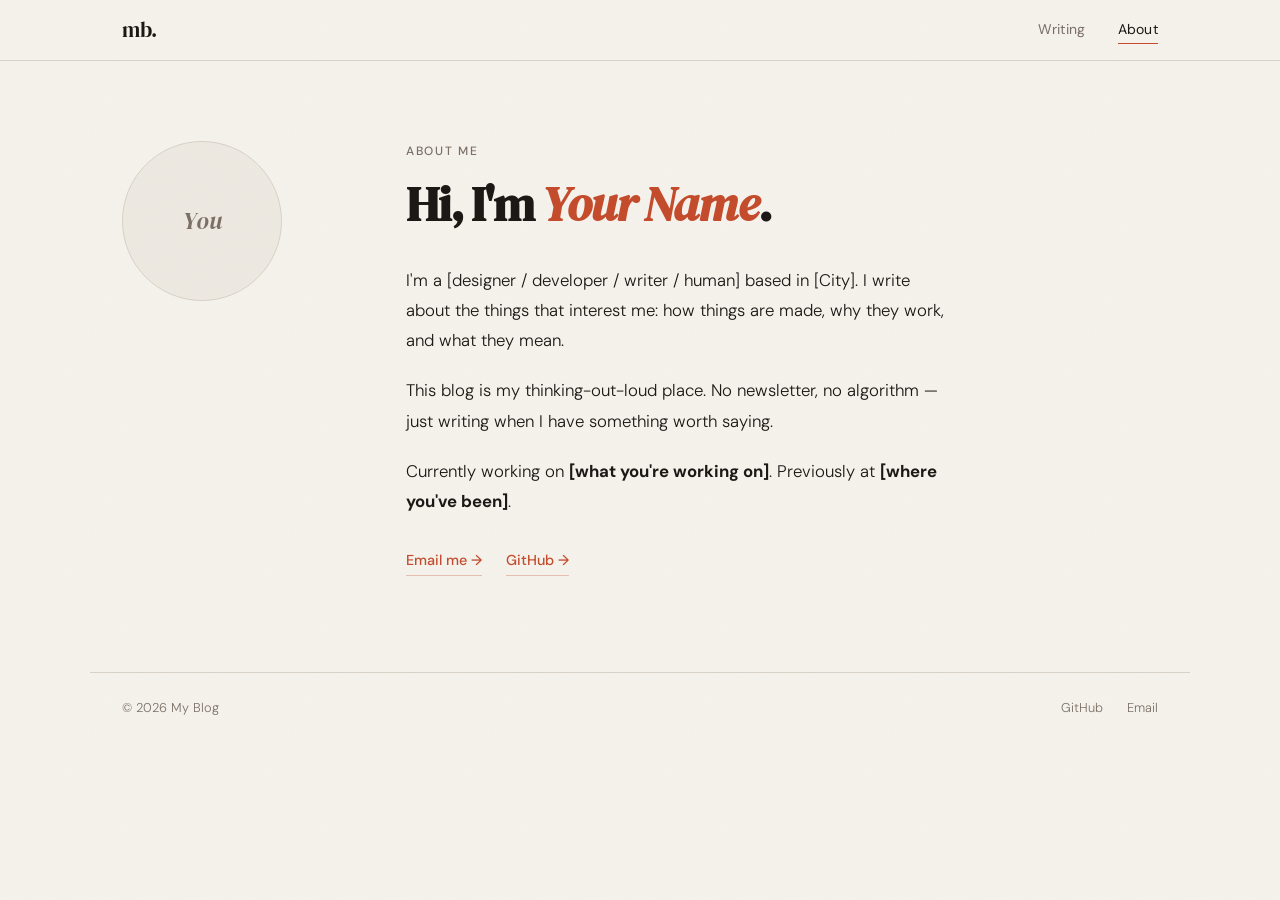
==== about.html @ 415ca3d0 "Template Commit" ====
<!DOCTYPE html>
<html lang="en">
<head>
  <meta charset="UTF-8" />
  <meta name="viewport" content="width=device-width, initial-scale=1.0" />
  <title>About — The Blog</title>
  <link rel="preconnect" href="https://fonts.googleapis.com" />
  <link rel="preconnect" href="https://fonts.gstatic.com" crossorigin />
  <link href="https://fonts.googleapis.com/css2?family=DM+Serif+Display:ital@0;1&family=DM+Sans:ital,opsz,wght@0,9..40,300;0,9..40,400;0,9..40,500;1,9..40,300&display=swap" rel="stylesheet" />
  <link rel="stylesheet" href="assets/css/style.css" />
</head>
<body>

  <div class="noise"></div>

  <header class="site-header">
    <nav class="nav">
      <a href="index.html" class="nav-logo">mb.</a>
      <div class="nav-links">
        <a href="index.html">Writing</a>
        <a href="about.html" class="active">About</a>
      </div>
    </nav>
  </header>

  <main>
    <section class="about-section">
      <div class="about-grid">
        <div class="about-left">
          <div class="about-avatar">
            <div class="avatar-placeholder">
              <span>You</span>
            </div>
          </div>
        </div>
        <div class="about-right">
          <p class="about-label">About me</p>
          <h1 class="about-title">Hi, I'm <em>Your Name</em>.</h1>
          <div class="about-body">
            <p>I'm a [designer / developer / writer / human] based in [City]. I write about the things that interest me: how things are made, why they work, and what they mean.</p>
            <p>This blog is my thinking-out-loud place. No newsletter, no algorithm — just writing when I have something worth saying.</p>
            <p>Currently working on <strong>[what you're working on]</strong>. Previously at <strong>[where you've been]</strong>.</p>
          </div>
          <div class="about-links">
            <a href="mailto:you@email.com" class="about-link">Email me →</a>
            <a href="https://github.com/yourusername" target="_blank" class="about-link">GitHub →</a>
          </div>
        </div>
      </div>
    </section>
  </main>

  <footer class="site-footer">
    <span>© 2026 My Blog</span>
    <div class="footer-links">
      <a href="https://github.com/yourusername" target="_blank">GitHub</a>
      <a href="mailto:you@email.com">Email</a>
    </div>
  </footer>

  <script src="assets/js/posts.js"></script>
</body>
</html>
---- assets/css/style.css ----
/* ============================================================
   RESET & BASE
   ============================================================ */
*, *::before, *::after { box-sizing: border-box; margin: 0; padding: 0; }

:root {
  --bg:        #F5F2EC;
  --ink:       #1A1714;
  --ink-muted: #7A6F65;
  --accent:    #C44B2B;
  --accent-2:  #2B6EC4;
  --surface:   #EDE9E1;
  --border:    #D8D2C8;
  --font-display: 'DM Serif Display', Georgia, serif;
  --font-body:    'DM Sans', system-ui, sans-serif;
  --max-w: 780px;
  --max-w-wide: 1100px;
}

html { font-size: 16px; scroll-behavior: smooth; }

body {
  background: var(--bg);
  color: var(--ink);
  font-family: var(--font-body);
  font-weight: 300;
  line-height: 1.7;
  min-height: 100vh;
  display: flex;
  flex-direction: column;
  -webkit-font-smoothing: antialiased;
}

a { color: inherit; text-decoration: none; }

/* ============================================================
   NOISE TEXTURE OVERLAY
   ============================================================ */
.noise {
  pointer-events: none;
  position: fixed;
  inset: 0;
  z-index: 100;
  opacity: 0.025;
  background-image: url("data:image/svg+xml,%3Csvg viewBox='0 0 256 256' xmlns='http://www.w3.org/2000/svg'%3E%3Cfilter id='noise'%3E%3CfeTurbulence type='fractalNoise' baseFrequency='0.9' numOctaves='4' stitchTiles='stitch'/%3E%3C/filter%3E%3Crect width='100%25' height='100%25' filter='url(%23noise)'/%3E%3C/svg%3E");
  background-size: 200px 200px;
}

/* ============================================================
   NAVIGATION
   ============================================================ */
.site-header {
  position: sticky;
  top: 0;
  z-index: 50;
  background: rgba(245, 242, 236, 0.88);
  backdrop-filter: blur(12px);
  -webkit-backdrop-filter: blur(12px);
  border-bottom: 1px solid var(--border);
}

.nav {
  max-width: var(--max-w-wide);
  margin: 0 auto;
  padding: 0 2rem;
  height: 60px;
  display: flex;
  align-items: center;
  justify-content: space-between;
}

.nav-logo {
  font-family: var(--font-display);
  font-size: 1.3rem;
  color: var(--ink);
  letter-spacing: -0.02em;
  transition: color 0.2s;
}
.nav-logo:hover { color: var(--accent); }

.nav-links {
  display: flex;
  gap: 2rem;
}

.nav-links a {
  font-size: 0.875rem;
  font-weight: 400;
  color: var(--ink-muted);
  letter-spacing: 0.02em;
  transition: color 0.2s;
  position: relative;
}
.nav-links a::after {
  content: '';
  position: absolute;
  bottom: -2px;
  left: 0; right: 0;
  height: 1px;
  background: var(--accent);
  transform: scaleX(0);
  transform-origin: left;
  transition: transform 0.25s ease;
}
.nav-links a:hover, .nav-links a.active { color: var(--ink); }
.nav-links a.active::after, .nav-links a:hover::after { transform: scaleX(1); }

/* ============================================================
   HERO
   ============================================================ */
.hero {
  max-width: var(--max-w-wide);
  margin: 0 auto;
  padding: 5rem 2rem 3rem;
  animation: fadeUp 0.6s ease both;
}

.hero-label {
  font-size: 0.75rem;
  font-weight: 500;
  letter-spacing: 0.14em;
  text-transform: uppercase;
  color: var(--ink-muted);
  margin-bottom: 1.25rem;
}

.hero-title {
  font-family: var(--font-display);
  font-size: clamp(2.5rem, 6vw, 4.5rem);
  line-height: 1.1;
  letter-spacing: -0.025em;
  color: var(--ink);
  max-width: 640px;
}

.hero-title em {
  font-style: italic;
  color: var(--accent);
}

.hero-line {
  margin-top: 3rem;
  height: 1px;
  background: linear-gradient(to right, var(--border) 60%, transparent);
}

/* ============================================================
   POSTS LIST
   ============================================================ */
.posts-section {
  max-width: var(--max-w-wide);
  margin: 0 auto;
  padding: 2rem 2rem 6rem;
  flex: 1;
}

.posts-header {
  display: flex;
  align-items: center;
  justify-content: space-between;
  margin-bottom: 2.5rem;
  flex-wrap: wrap;
  gap: 1rem;
}

.posts-count {
  font-size: 0.8rem;
  color: var(--ink-muted);
  letter-spacing: 0.04em;
}

.filter-tags {
  display: flex;
  gap: 0.5rem;
}

.tag {
  background: none;
  border: 1px solid var(--border);
  border-radius: 100px;
  padding: 0.3rem 0.9rem;
  font-family: var(--font-body);
  font-size: 0.78rem;
  font-weight: 400;
  color: var(--ink-muted);
  cursor: pointer;
  transition: all 0.2s;
}
.tag:hover { border-color: var(--ink-muted); color: var(--ink); }
.tag.active {
  background: var(--ink);
  border-color: var(--ink);
  color: var(--bg);
}

/* Post items */
.post-item {
  display: grid;
  grid-template-columns: 180px 1fr auto;
  align-items: start;
  gap: 1.5rem;
  padding: 2rem 0;
  border-bottom: 1px solid var(--border);
  transition: background 0.2s;
  cursor: pointer;
  animation: fadeUp 0.5s ease both;
  position: relative;
}

.post-item:first-child { border-top: 1px solid var(--border); }

.post-item:hover .post-item-title { color: var(--accent); }
.post-item:hover .post-item-arrow { transform: translateX(4px); color: var(--accent); }

.post-item-meta {
  padding-top: 0.2rem;
  display: flex;
  flex-direction: column;
  gap: 0.4rem;
}

.post-item-date {
  font-size: 0.78rem;
  color: var(--ink-muted);
  font-weight: 300;
}

.post-item-tag {
  display: inline-block;
  font-size: 0.68rem;
  font-weight: 500;
  letter-spacing: 0.1em;
  text-transform: uppercase;
  color: var(--accent);
  background: rgba(196, 75, 43, 0.08);
  padding: 0.2rem 0.55rem;
  border-radius: 3px;
  width: fit-content;
}

.post-item-title {
  font-family: var(--font-display);
  font-size: 1.35rem;
  line-height: 1.25;
  letter-spacing: -0.015em;
  color: var(--ink);
  margin-bottom: 0.6rem;
  transition: color 0.2s;
}

.post-item-excerpt {
  font-size: 0.9rem;
  color: var(--ink-muted);
  line-height: 1.65;
  max-width: 540px;
}

.post-item-arrow {
  font-size: 1.1rem;
  color: var(--border);
  margin-top: 0.2rem;
  transition: transform 0.2s, color 0.2s;
  flex-shrink: 0;
}

/* ============================================================
   POST ARTICLE
   ============================================================ */
.post-article {
  max-width: var(--max-w);
  margin: 0 auto;
  padding: 3rem 2rem 6rem;
  animation: fadeUp 0.6s ease both;
}

.post-header {
  margin-bottom: 3rem;
}

.post-meta-top {
  display: flex;
  align-items: center;
  justify-content: space-between;
  margin-bottom: 1.5rem;
}

.back-link {
  font-size: 0.82rem;
  color: var(--ink-muted);
  transition: color 0.2s;
}
.back-link:hover { color: var(--accent); }

.post-tag-label {
  font-size: 0.68rem;
  font-weight: 500;
  letter-spacing: 0.1em;
  text-transform: uppercase;
  color: var(--accent);
  background: rgba(196, 75, 43, 0.08);
  padding: 0.25rem 0.65rem;
  border-radius: 3px;
}

.post-title {
  font-family: var(--font-display);
  font-size: clamp(2rem, 5vw, 3rem);
  line-height: 1.15;
  letter-spacing: -0.025em;
  color: var(--ink);
  margin-bottom: 1.25rem;
}

.post-byline {
  font-size: 0.82rem;
  color: var(--ink-muted);
}

/* Article body */
.post-body {
  border-top: 1px solid var(--border);
  padding-top: 2.5rem;
}

.post-body p { margin-bottom: 1.5rem; font-size: 1.05rem; line-height: 1.8; }

.post-lead {
  font-family: var(--font-display);
  font-size: 1.25rem !important;
  line-height: 1.6 !important;
  color: var(--ink);
  margin-bottom: 2rem !important;
}

.post-body h2 {
  font-family: var(--font-display);
  font-size: 1.5rem;
  letter-spacing: -0.02em;
  margin: 2.5rem 0 1rem;
  color: var(--ink);
}

.post-body h3 {
  font-size: 1rem;
  font-weight: 500;
  letter-spacing: 0.05em;
  text-transform: uppercase;
  margin: 2rem 0 0.75rem;
  color: var(--ink-muted);
}

.post-body blockquote {
  border-left: 2px solid var(--accent);
  margin: 2rem 0;
  padding: 0.5rem 0 0.5rem 1.5rem;
}
.post-body blockquote p {
  font-family: var(--font-display);
  font-style: italic;
  font-size: 1.15rem !important;
  color: var(--ink);
  margin: 0 !important;
}

.post-body a { color: var(--accent-2); text-decoration: underline; text-underline-offset: 3px; }
.post-body a:hover { color: var(--accent); }

.post-body ul, .post-body ol {
  padding-left: 1.5rem;
  margin-bottom: 1.5rem;
}
.post-body li { margin-bottom: 0.4rem; font-size: 1.05rem; line-height: 1.8; }

.post-body strong { font-weight: 500; }

.post-body code {
  background: var(--surface);
  border: 1px solid var(--border);
  padding: 0.15em 0.4em;
  border-radius: 4px;
  font-size: 0.88em;
  font-family: 'SF Mono', 'Fira Code', monospace;
}

.post-body pre {
  background: var(--ink);
  color: #E8E4DC;
  padding: 1.5rem;
  border-radius: 8px;
  overflow-x: auto;
  margin: 2rem 0;
}
.post-body pre code {
  background: none;
  border: none;
  padding: 0;
  color: inherit;
  font-size: 0.88rem;
}

.post-footer {
  margin-top: 3rem;
  padding-top: 2rem;
  border-top: 1px solid var(--border);
}

/* ============================================================
   ABOUT
   ============================================================ */
.about-section {
  max-width: var(--max-w-wide);
  margin: 0 auto;
  padding: 5rem 2rem 6rem;
  animation: fadeUp 0.6s ease both;
}

.about-grid {
  display: grid;
  grid-template-columns: 220px 1fr;
  gap: 4rem;
  align-items: start;
}

.avatar-placeholder {
  width: 160px;
  height: 160px;
  border-radius: 50%;
  background: var(--surface);
  border: 1px solid var(--border);
  display: flex;
  align-items: center;
  justify-content: center;
  font-family: var(--font-display);
  font-size: 1.5rem;
  color: var(--ink-muted);
  font-style: italic;
}

.about-label {
  font-size: 0.75rem;
  font-weight: 500;
  letter-spacing: 0.14em;
  text-transform: uppercase;
  color: var(--ink-muted);
  margin-bottom: 1rem;
}

.about-title {
  font-family: var(--font-display);
  font-size: clamp(2rem, 4vw, 3rem);
  letter-spacing: -0.025em;
  line-height: 1.15;
  margin-bottom: 2rem;
}
.about-title em { font-style: italic; color: var(--accent); }

.about-body p {
  font-size: 1.05rem;
  line-height: 1.8;
  color: var(--ink);
  margin-bottom: 1.25rem;
  max-width: 540px;
}

.about-links {
  display: flex;
  gap: 1.5rem;
  margin-top: 2rem;
}

.about-link {
  font-size: 0.9rem;
  font-weight: 500;
  color: var(--accent);
  border-bottom: 1px solid rgba(196, 75, 43, 0.3);
  padding-bottom: 2px;
  transition: border-color 0.2s;
}
.about-link:hover { border-color: var(--accent); }

/* ============================================================
   FOOTER
   ============================================================ */
.site-footer {
  border-top: 1px solid var(--border);
  padding: 1.5rem 2rem;
  max-width: var(--max-w-wide);
  width: 100%;
  margin: 0 auto;
  display: flex;
  align-items: center;
  justify-content: space-between;
  font-size: 0.8rem;
  color: var(--ink-muted);
}

.footer-links { display: flex; gap: 1.5rem; }
.footer-links a:hover { color: var(--ink); }

/* ============================================================
   ANIMATIONS
   ============================================================ */
@keyframes fadeUp {
  from { opacity: 0; transform: translateY(16px); }
  to   { opacity: 1; transform: translateY(0); }
}

/* ============================================================
   RESPONSIVE
   ============================================================ */
@media (max-width: 700px) {
  .post-item {
    grid-template-columns: 1fr;
    gap: 0.5rem;
  }
  .post-item-meta { flex-direction: row; align-items: center; gap: 0.75rem; }
  .post-item-arrow { display: none; }
  .about-grid { grid-template-columns: 1fr; gap: 2rem; }
  .hero-title { font-size: 2.2rem; }
  .posts-header { flex-direction: column; align-items: flex-start; }
}
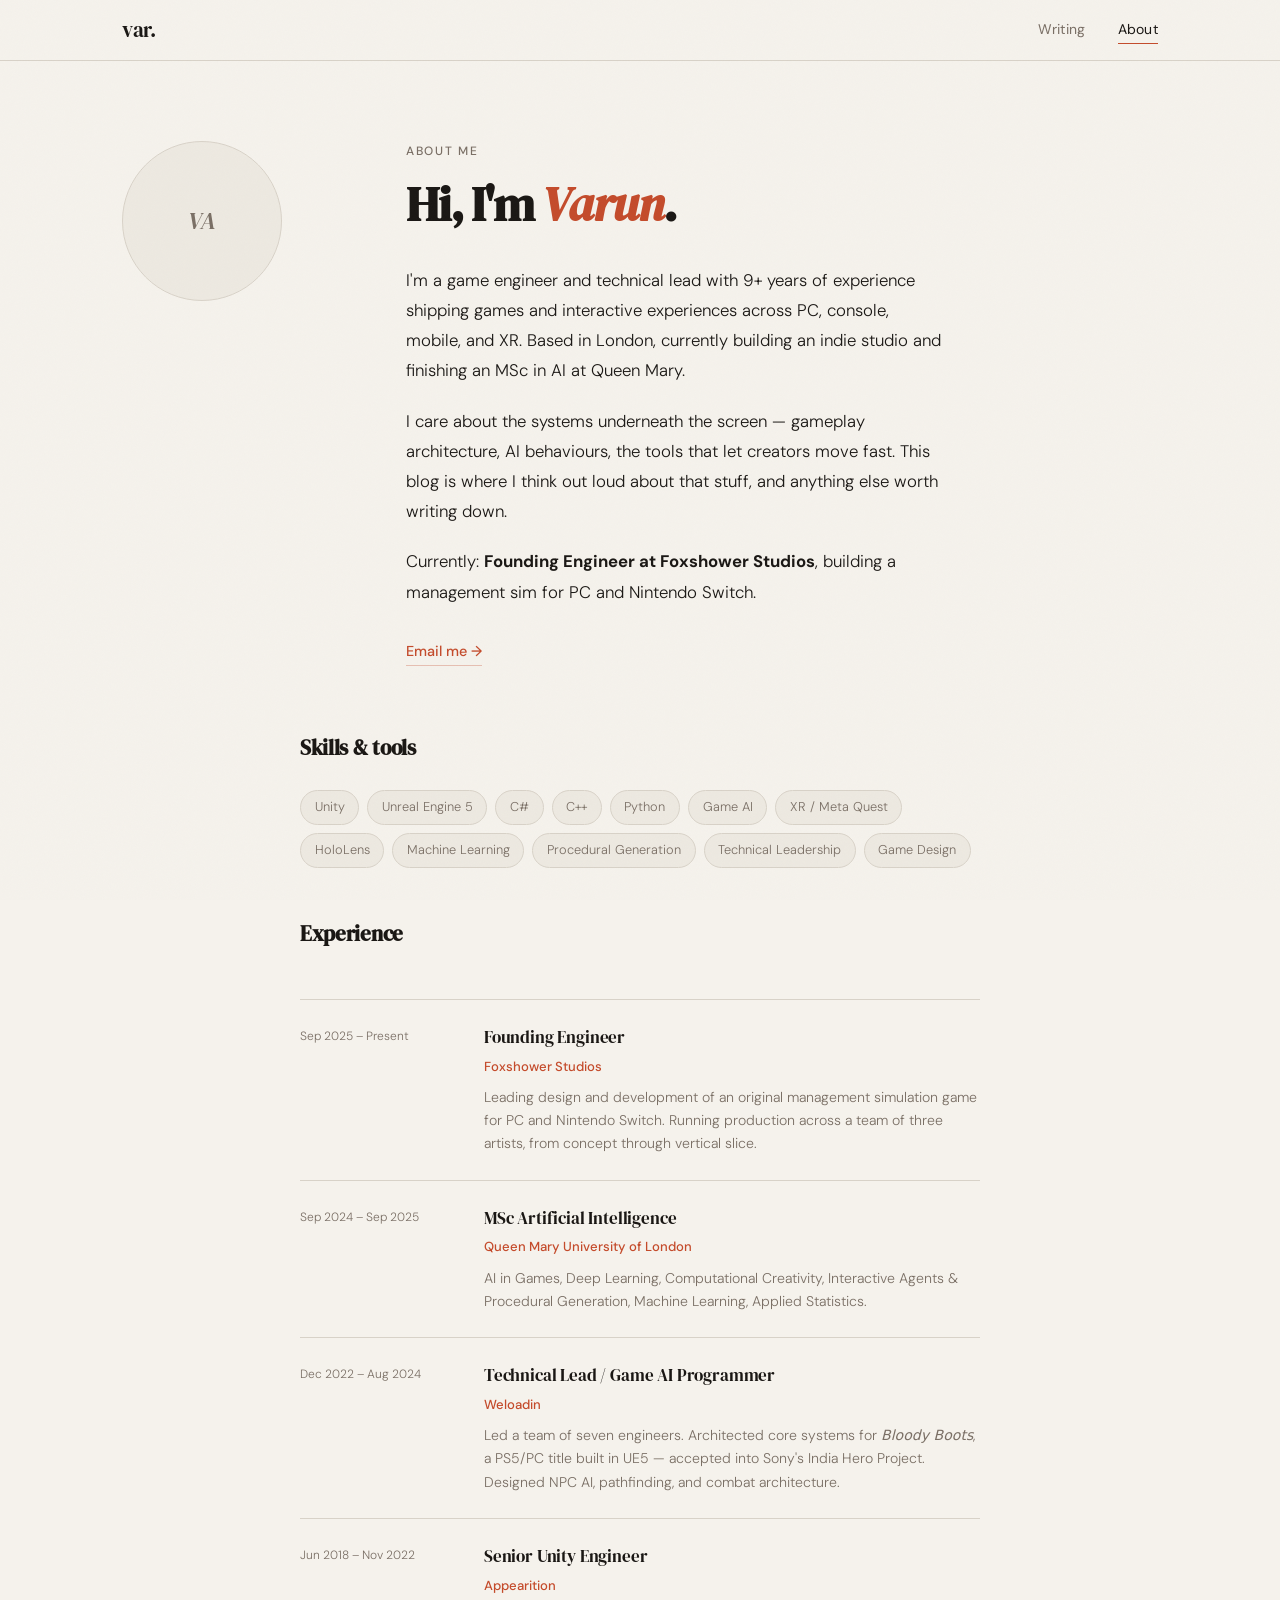
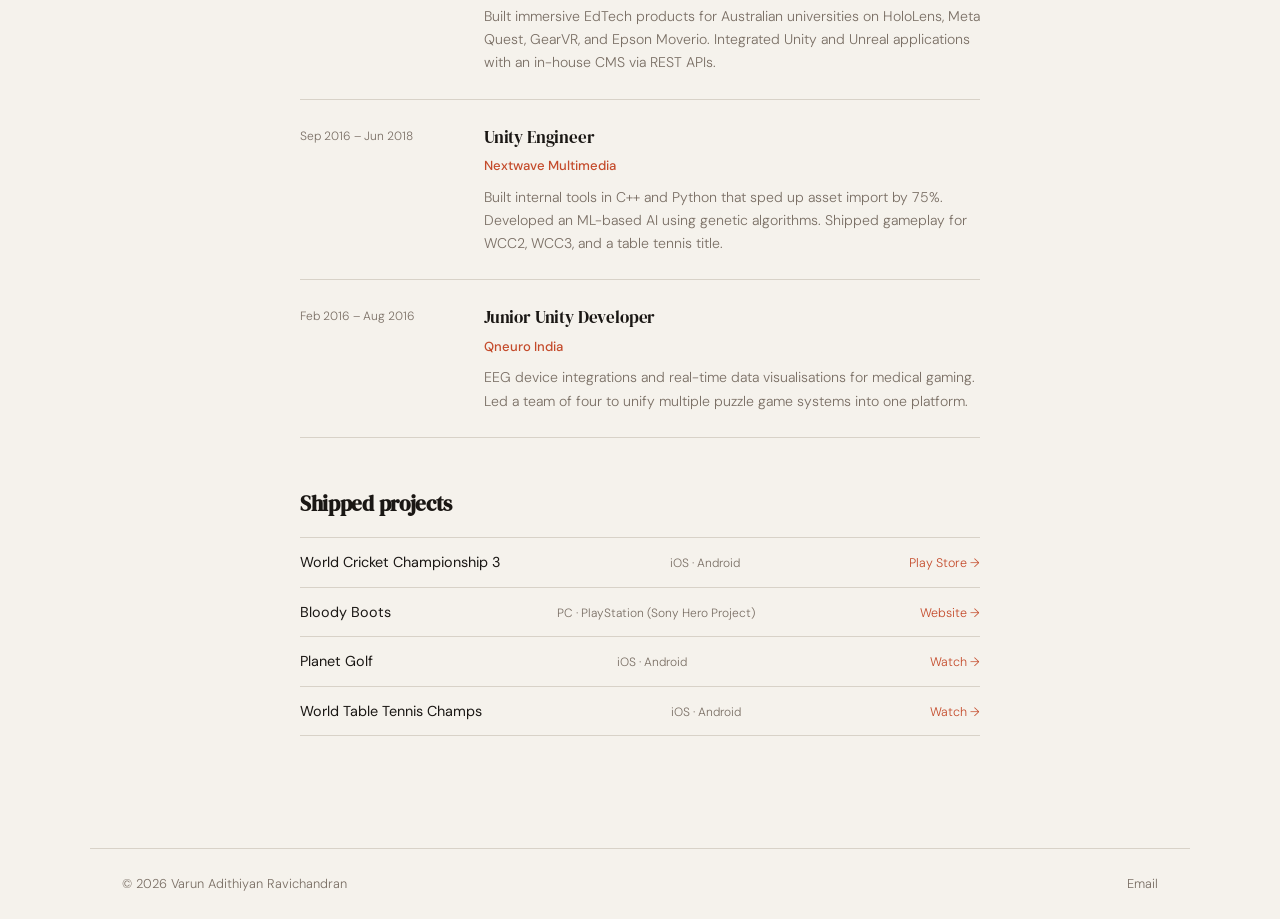
==== commit 0bbf400d: "Update about.html" ====
--- a/about.html
+++ b/about.html
@@ -3,11 +3,85 @@
 <head>
   <meta charset="UTF-8" />
   <meta name="viewport" content="width=device-width, initial-scale=1.0" />
-  <title>About — The Blog</title>
+  <title>About — Varun Adithiyan</title>
   <link rel="preconnect" href="https://fonts.googleapis.com" />
   <link rel="preconnect" href="https://fonts.gstatic.com" crossorigin />
   <link href="https://fonts.googleapis.com/css2?family=DM+Serif+Display:ital@0;1&family=DM+Sans:ital,opsz,wght@0,9..40,300;0,9..40,400;0,9..40,500;1,9..40,300&display=swap" rel="stylesheet" />
   <link rel="stylesheet" href="assets/css/style.css" />
+  <style>
+    .timeline { margin: 3rem 0; }
+    .timeline-item {
+      display: grid;
+      grid-template-columns: 160px 1fr;
+      gap: 1.5rem;
+      padding: 1.5rem 0;
+      border-bottom: 1px solid var(--border);
+      animation: fadeUp 0.5s ease both;
+    }
+    .timeline-item:first-child { border-top: 1px solid var(--border); }
+    .timeline-period {
+      font-size: 0.75rem;
+      color: var(--ink-muted);
+      padding-top: 0.2rem;
+      line-height: 1.5;
+    }
+    .timeline-role {
+      font-family: var(--font-display);
+      font-size: 1.05rem;
+      letter-spacing: -0.01em;
+      margin-bottom: 0.2rem;
+    }
+    .timeline-company {
+      font-size: 0.82rem;
+      color: var(--accent);
+      font-weight: 500;
+      margin-bottom: 0.5rem;
+    }
+    .timeline-desc {
+      font-size: 0.88rem;
+      color: var(--ink-muted);
+      line-height: 1.65;
+    }
+    .skills-grid {
+      display: flex;
+      flex-wrap: wrap;
+      gap: 0.5rem;
+      margin: 1.5rem 0;
+    }
+    .skill-pill {
+      background: var(--surface);
+      border: 1px solid var(--border);
+      padding: 0.35rem 0.85rem;
+      border-radius: 100px;
+      font-size: 0.8rem;
+      color: var(--ink-muted);
+    }
+    .about-section-title {
+      font-family: var(--font-display);
+      font-size: 1.3rem;
+      letter-spacing: -0.015em;
+      margin: 3rem 0 0.5rem;
+      color: var(--ink);
+    }
+    .project-list { margin: 1rem 0; list-style: none; padding: 0; }
+    .project-list li {
+      padding: 0.75rem 0;
+      border-bottom: 1px solid var(--border);
+      display: flex;
+      align-items: baseline;
+      justify-content: space-between;
+      gap: 1rem;
+      font-size: 0.9rem;
+    }
+    .project-list li:first-child { border-top: 1px solid var(--border); }
+    .project-name { font-weight: 400; color: var(--ink); }
+    .project-platform { font-size: 0.75rem; color: var(--ink-muted); }
+    .project-link { font-size: 0.78rem; color: var(--accent); }
+    .project-link:hover { text-decoration: underline; }
+    @media (max-width: 600px) {
+      .timeline-item { grid-template-columns: 1fr; gap: 0.4rem; }
+    }
+  </style>
 </head>
 <body>
 
@@ -15,7 +89,7 @@
 
   <header class="site-header">
     <nav class="nav">
-      <a href="index.html" class="nav-logo">mb.</a>
+      <a href="index.html" class="nav-logo">var.</a>
       <div class="nav-links">
         <a href="index.html">Writing</a>
         <a href="about.html" class="active">About</a>
@@ -29,35 +103,137 @@
         <div class="about-left">
           <div class="about-avatar">
             <div class="avatar-placeholder">
-              <span>You</span>
+              <span>VA</span>
             </div>
           </div>
         </div>
         <div class="about-right">
           <p class="about-label">About me</p>
-          <h1 class="about-title">Hi, I'm <em>Your Name</em>.</h1>
+          <h1 class="about-title">Hi, I'm <em>Varun</em>.</h1>
           <div class="about-body">
-            <p>I'm a [designer / developer / writer / human] based in [City]. I write about the things that interest me: how things are made, why they work, and what they mean.</p>
-            <p>This blog is my thinking-out-loud place. No newsletter, no algorithm — just writing when I have something worth saying.</p>
-            <p>Currently working on <strong>[what you're working on]</strong>. Previously at <strong>[where you've been]</strong>.</p>
+            <p>I'm a game engineer and technical lead with 9+ years of experience shipping games and interactive experiences across PC, console, mobile, and XR. Based in London, currently building an indie studio and finishing an MSc in AI at Queen Mary.</p>
+            <p>I care about the systems underneath the screen — gameplay architecture, AI behaviours, the tools that let creators move fast. This blog is where I think out loud about that stuff, and anything else worth writing down.</p>
+            <p>Currently: <strong>Founding Engineer at Foxshower Studios</strong>, building a management sim for PC and Nintendo Switch.</p>
           </div>
           <div class="about-links">
-            <a href="mailto:you@email.com" class="about-link">Email me →</a>
-            <a href="https://github.com/yourusername" target="_blank" class="about-link">GitHub →</a>
-          </div>
-        </div>
+            <a href="mailto:vadithiyan@gmail.com" class="about-link">Email me →</a>
+          </div>
+        </div>
+      </div>
+
+      <!-- SKILLS -->
+      <div style="max-width: 680px; margin: 0 auto; padding-top: 1rem;">
+        <h2 class="about-section-title">Skills & tools</h2>
+        <div class="skills-grid">
+          <span class="skill-pill">Unity</span>
+          <span class="skill-pill">Unreal Engine 5</span>
+          <span class="skill-pill">C#</span>
+          <span class="skill-pill">C++</span>
+          <span class="skill-pill">Python</span>
+          <span class="skill-pill">Game AI</span>
+          <span class="skill-pill">XR / Meta Quest</span>
+          <span class="skill-pill">HoloLens</span>
+          <span class="skill-pill">Machine Learning</span>
+          <span class="skill-pill">Procedural Generation</span>
+          <span class="skill-pill">Technical Leadership</span>
+          <span class="skill-pill">Game Design</span>
+        </div>
+
+        <!-- EXPERIENCE TIMELINE -->
+        <h2 class="about-section-title">Experience</h2>
+        <div class="timeline">
+
+          <div class="timeline-item">
+            <div class="timeline-period">Sep 2025 – Present</div>
+            <div>
+              <div class="timeline-role">Founding Engineer</div>
+              <div class="timeline-company">Foxshower Studios</div>
+              <div class="timeline-desc">Leading design and development of an original management simulation game for PC and Nintendo Switch. Running production across a team of three artists, from concept through vertical slice.</div>
+            </div>
+          </div>
+
+          <div class="timeline-item">
+            <div class="timeline-period">Sep 2024 – Sep 2025</div>
+            <div>
+              <div class="timeline-role">MSc Artificial Intelligence</div>
+              <div class="timeline-company">Queen Mary University of London</div>
+              <div class="timeline-desc">AI in Games, Deep Learning, Computational Creativity, Interactive Agents & Procedural Generation, Machine Learning, Applied Statistics.</div>
+            </div>
+          </div>
+
+          <div class="timeline-item">
+            <div class="timeline-period">Dec 2022 – Aug 2024</div>
+            <div>
+              <div class="timeline-role">Technical Lead / Game AI Programmer</div>
+              <div class="timeline-company">Weloadin</div>
+              <div class="timeline-desc">Led a team of seven engineers. Architected core systems for <em>Bloody Boots</em>, a PS5/PC title built in UE5 — accepted into Sony's India Hero Project. Designed NPC AI, pathfinding, and combat architecture.</div>
+            </div>
+          </div>
+
+          <div class="timeline-item">
+            <div class="timeline-period">Jun 2018 – Nov 2022</div>
+            <div>
+              <div class="timeline-role">Senior Unity Engineer</div>
+              <div class="timeline-company">Appearition</div>
+              <div class="timeline-desc">Built immersive EdTech products for Australian universities on HoloLens, Meta Quest, GearVR, and Epson Moverio. Integrated Unity and Unreal applications with an in-house CMS via REST APIs.</div>
+            </div>
+          </div>
+
+          <div class="timeline-item">
+            <div class="timeline-period">Sep 2016 – Jun 2018</div>
+            <div>
+              <div class="timeline-role">Unity Engineer</div>
+              <div class="timeline-company">Nextwave Multimedia</div>
+              <div class="timeline-desc">Built internal tools in C++ and Python that sped up asset import by 75%. Developed an ML-based AI using genetic algorithms. Shipped gameplay for WCC2, WCC3, and a table tennis title.</div>
+            </div>
+          </div>
+
+          <div class="timeline-item">
+            <div class="timeline-period">Feb 2016 – Aug 2016</div>
+            <div>
+              <div class="timeline-role">Junior Unity Developer</div>
+              <div class="timeline-company">Qneuro India</div>
+              <div class="timeline-desc">EEG device integrations and real-time data visualisations for medical gaming. Led a team of four to unify multiple puzzle game systems into one platform.</div>
+            </div>
+          </div>
+
+        </div>
+
+        <!-- PROJECTS -->
+        <h2 class="about-section-title">Shipped projects</h2>
+        <ul class="project-list">
+          <li>
+            <span class="project-name">World Cricket Championship 3</span>
+            <span class="project-platform">iOS · Android</span>
+            <a class="project-link" href="https://play.google.com/store/apps/details?id=com.nextwave.wcc3" target="_blank">Play Store →</a>
+          </li>
+          <li>
+            <span class="project-name">Bloody Boots</span>
+            <span class="project-platform">PC · PlayStation (Sony Hero Project)</span>
+            <a class="project-link" href="https://www.bloodyboots.game/" target="_blank">Website →</a>
+          </li>
+          <li>
+            <span class="project-name">Planet Golf</span>
+            <span class="project-platform">iOS · Android</span>
+            <a class="project-link" href="https://www.youtube.com/watch?v=3jtar2fa_TI" target="_blank">Watch →</a>
+          </li>
+          <li>
+            <span class="project-name">World Table Tennis Champs</span>
+            <span class="project-platform">iOS · Android</span>
+            <a class="project-link" href="https://www.youtube.com/watch?v=2P_TjALVZAg" target="_blank">Watch →</a>
+          </li>
+        </ul>
+
       </div>
     </section>
   </main>
 
   <footer class="site-footer">
-    <span>© 2026 My Blog</span>
+    <span>© 2026 Varun Adithiyan Ravichandran</span>
     <div class="footer-links">
-      <a href="https://github.com/yourusername" target="_blank">GitHub</a>
-      <a href="mailto:you@email.com">Email</a>
+      <a href="mailto:vadithiyan@gmail.com">Email</a>
     </div>
   </footer>
 
-  <script src="assets/js/posts.js"></script>
 </body>
 </html>
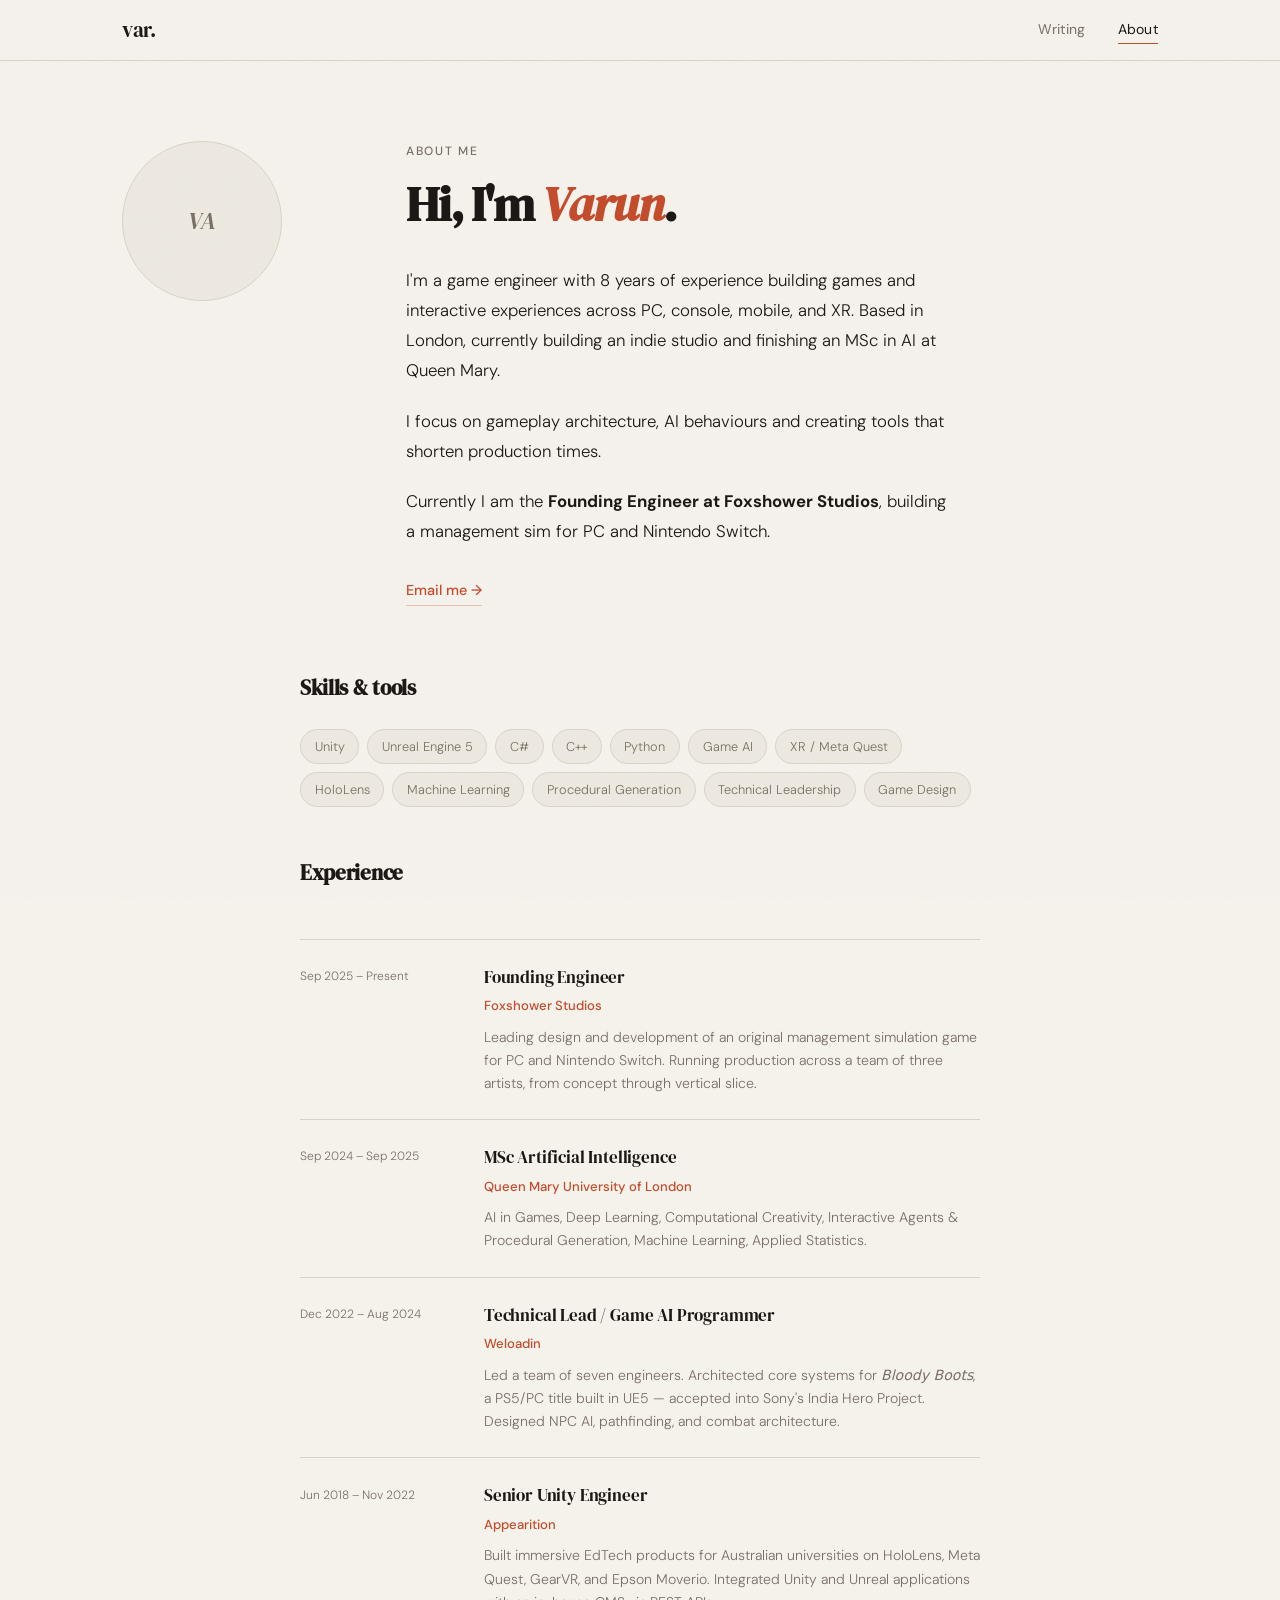
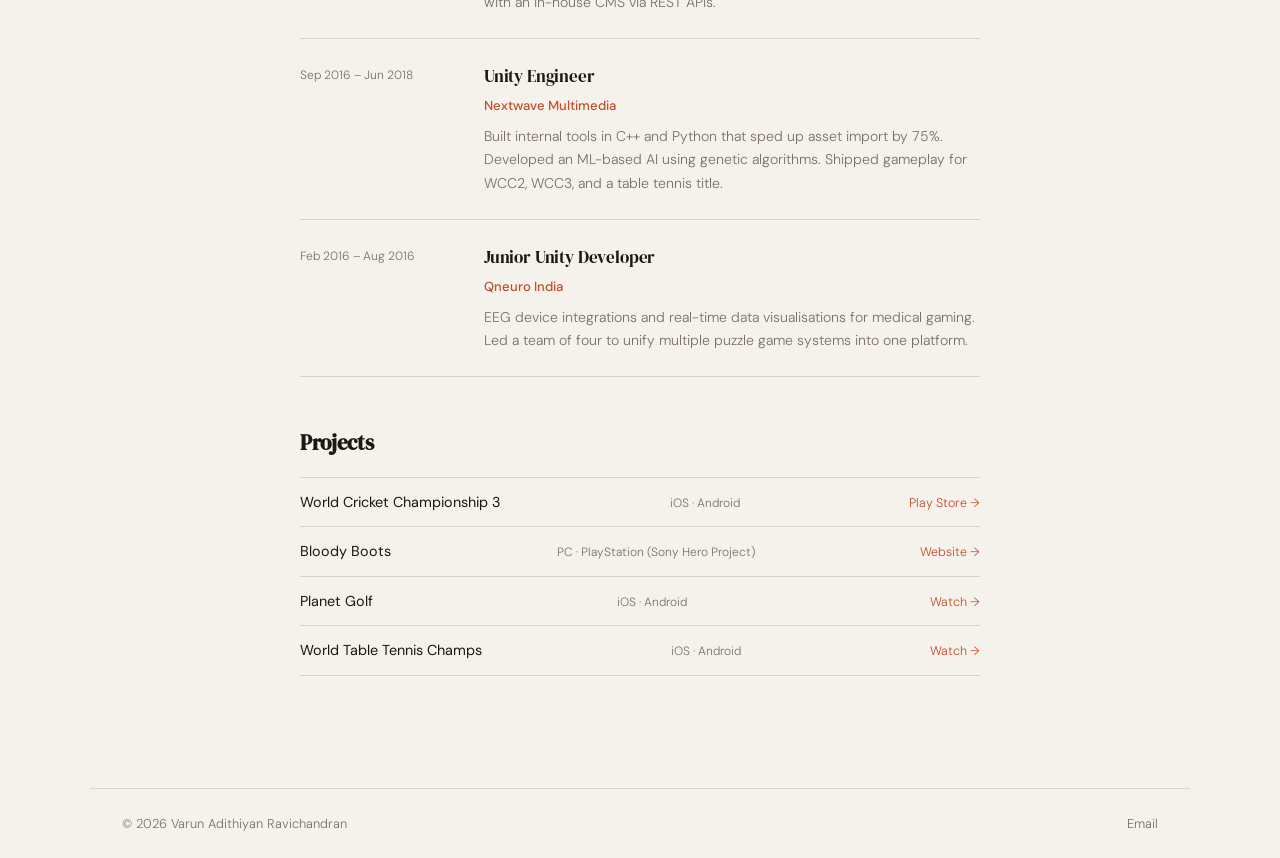
==== commit 91a7e6e2: "Update about.html" ====
--- a/about.html
+++ b/about.html
@@ -3,7 +3,7 @@
 <head>
   <meta charset="UTF-8" />
   <meta name="viewport" content="width=device-width, initial-scale=1.0" />
-  <title>About — Varun Adithiyan</title>
+  <title>About — Varun Adithiyan Ravichandran</title>
   <link rel="preconnect" href="https://fonts.googleapis.com" />
   <link rel="preconnect" href="https://fonts.gstatic.com" crossorigin />
   <link href="https://fonts.googleapis.com/css2?family=DM+Serif+Display:ital@0;1&family=DM+Sans:ital,opsz,wght@0,9..40,300;0,9..40,400;0,9..40,500;1,9..40,300&display=swap" rel="stylesheet" />
@@ -111,9 +111,9 @@
           <p class="about-label">About me</p>
           <h1 class="about-title">Hi, I'm <em>Varun</em>.</h1>
           <div class="about-body">
-            <p>I'm a game engineer and technical lead with 9+ years of experience shipping games and interactive experiences across PC, console, mobile, and XR. Based in London, currently building an indie studio and finishing an MSc in AI at Queen Mary.</p>
-            <p>I care about the systems underneath the screen — gameplay architecture, AI behaviours, the tools that let creators move fast. This blog is where I think out loud about that stuff, and anything else worth writing down.</p>
-            <p>Currently: <strong>Founding Engineer at Foxshower Studios</strong>, building a management sim for PC and Nintendo Switch.</p>
+            <p>I'm a game engineer with 8 years of experience building games and interactive experiences across PC, console, mobile, and XR. Based in London, currently building an indie studio and finishing an MSc in AI at Queen Mary.</p>
+            <p>I focus on gameplay architecture, AI behaviours and creating tools that shorten production times.
+            <p>Currently I am the <strong>Founding Engineer at Foxshower Studios</strong>, building a management sim for PC and Nintendo Switch.</p>
           </div>
           <div class="about-links">
             <a href="mailto:vadithiyan@gmail.com" class="about-link">Email me →</a>
@@ -200,7 +200,7 @@
         </div>
 
         <!-- PROJECTS -->
-        <h2 class="about-section-title">Shipped projects</h2>
+        <h2 class="about-section-title">Projects</h2>
         <ul class="project-list">
           <li>
             <span class="project-name">World Cricket Championship 3</span>
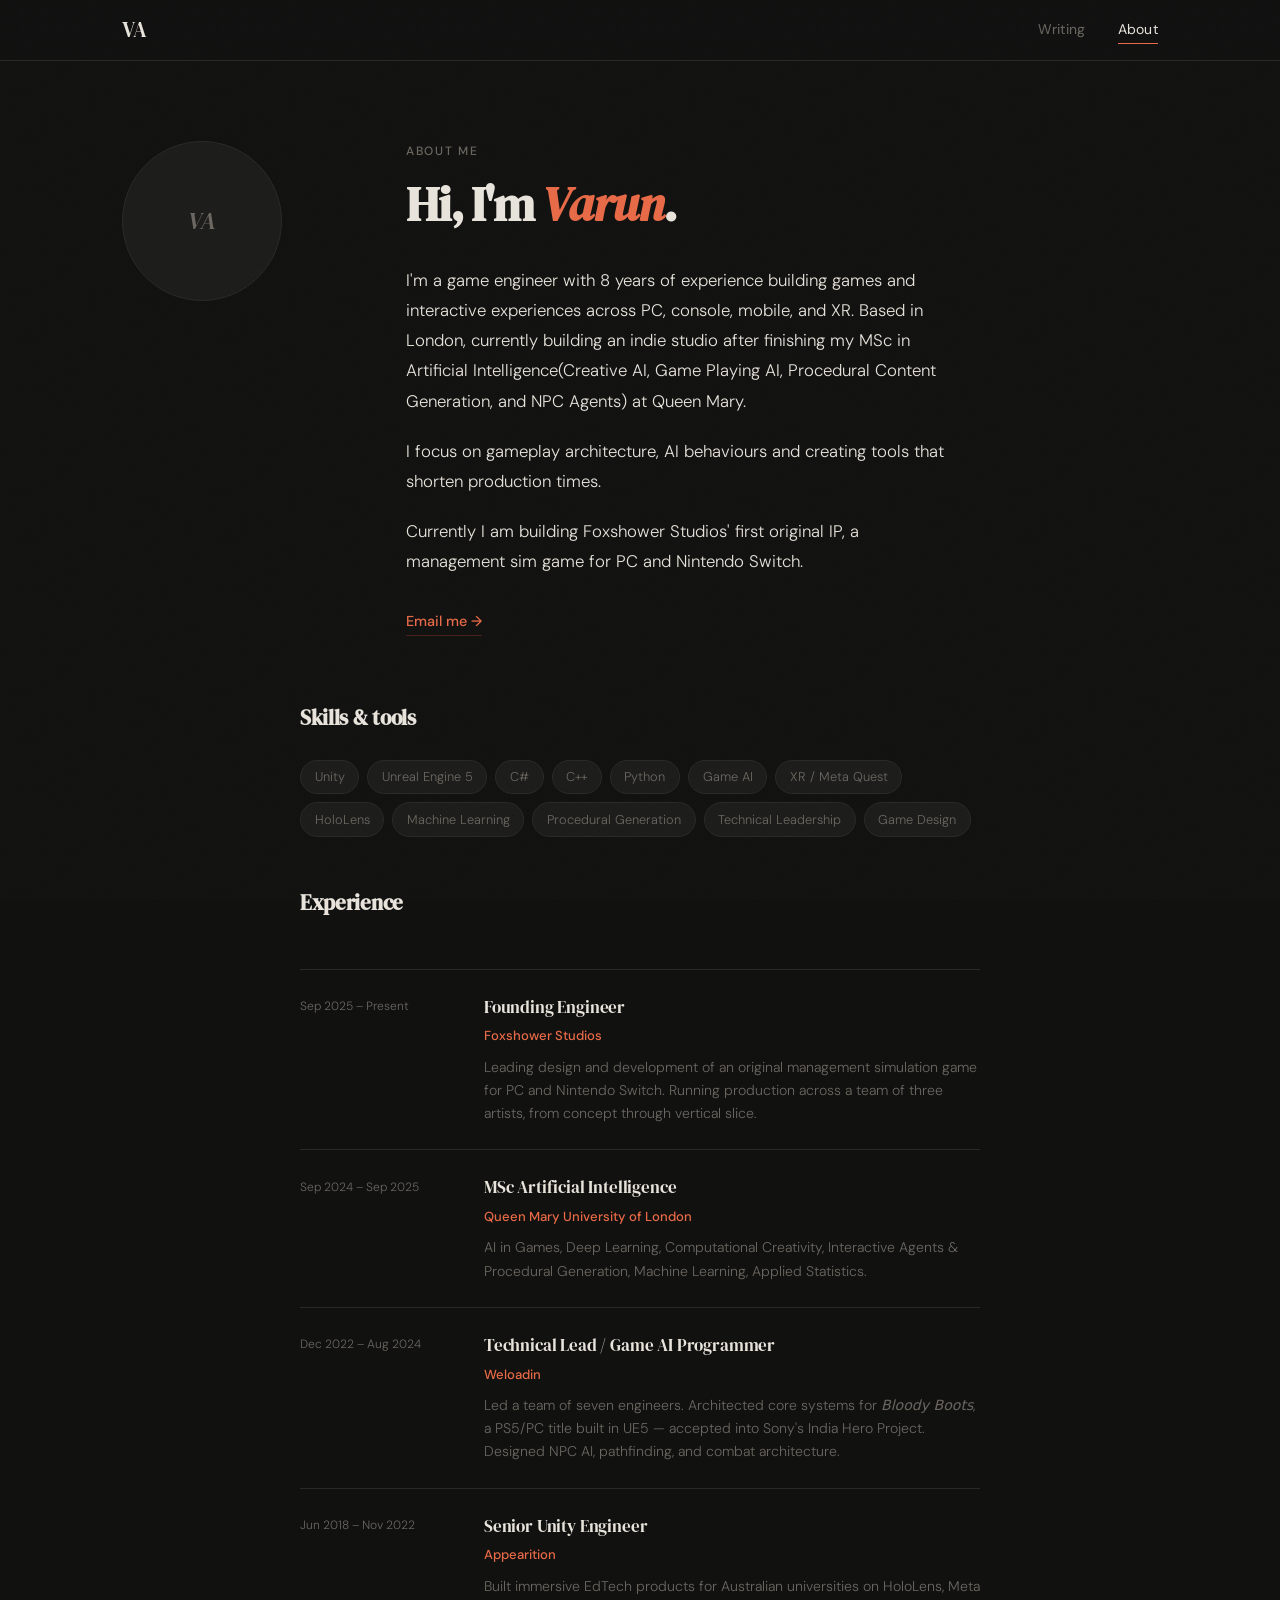
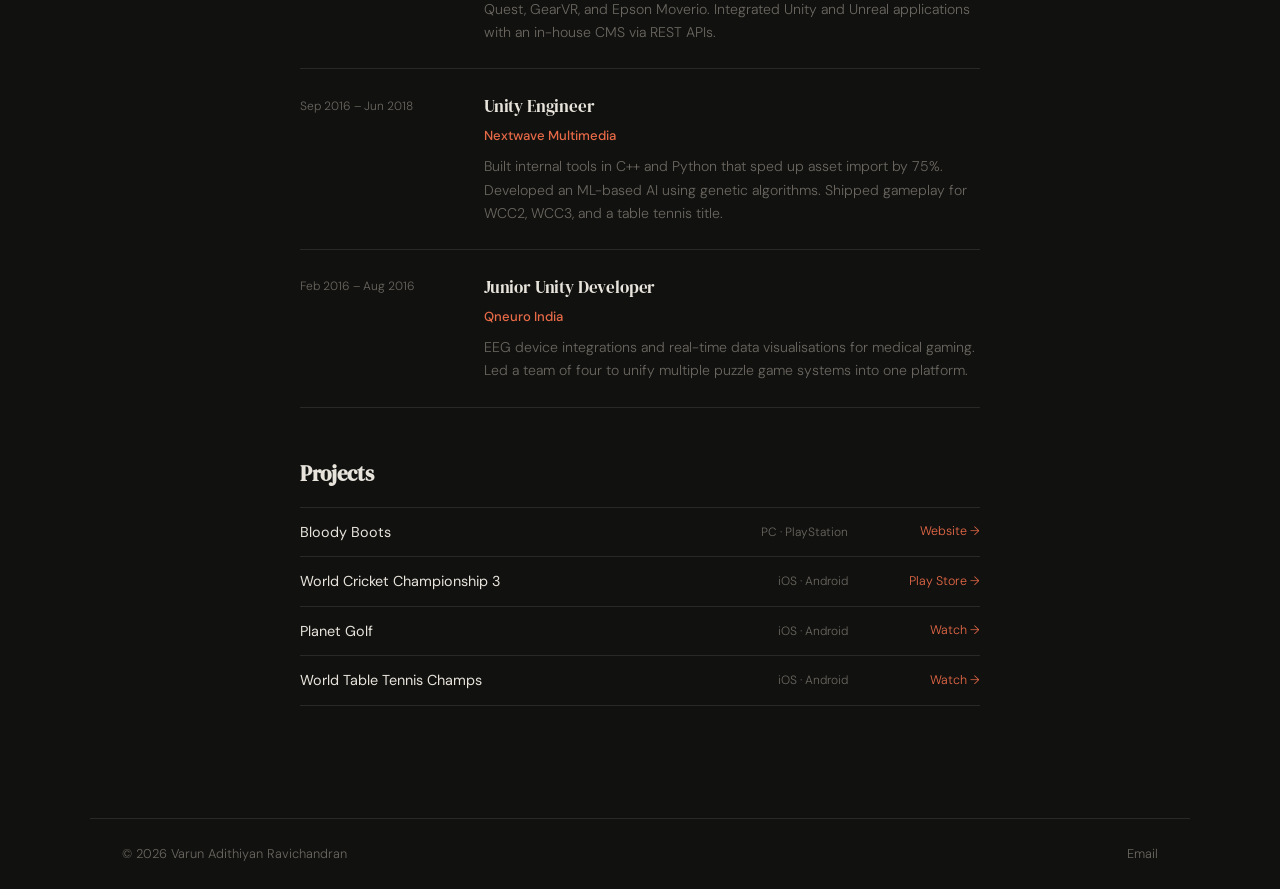
==== commit 0b5f8ac9: "Style changes and content updates" ====
--- a/about.html
+++ b/about.html
@@ -64,19 +64,19 @@
       color: var(--ink);
     }
     .project-list { margin: 1rem 0; list-style: none; padding: 0; }
-    .project-list li {
-      padding: 0.75rem 0;
-      border-bottom: 1px solid var(--border);
-      display: flex;
-      align-items: baseline;
-      justify-content: space-between;
-      gap: 1rem;
-      font-size: 0.9rem;
-    }
+.project-list li {
+  padding: 0.75rem 0;
+  border-bottom: 1px solid var(--border);
+  display: grid;
+  grid-template-columns: 1fr auto auto;
+  align-items: center;
+  gap: 2rem;
+  font-size: 0.9rem;
+}
     .project-list li:first-child { border-top: 1px solid var(--border); }
     .project-name { font-weight: 400; color: var(--ink); }
     .project-platform { font-size: 0.75rem; color: var(--ink-muted); }
-    .project-link { font-size: 0.78rem; color: var(--accent); }
+    .project-link { font-size: 0.78rem; color: var(--accent); width: 100px; text-align: right; }
     .project-link:hover { text-decoration: underline; }
     @media (max-width: 600px) {
       .timeline-item { grid-template-columns: 1fr; gap: 0.4rem; }
@@ -89,7 +89,7 @@
 
   <header class="site-header">
     <nav class="nav">
-      <a href="index.html" class="nav-logo">var.</a>
+      <a href="index.html" class="nav-logo">VA</a>
       <div class="nav-links">
         <a href="index.html">Writing</a>
         <a href="about.html" class="active">About</a>
@@ -111,9 +111,9 @@
           <p class="about-label">About me</p>
           <h1 class="about-title">Hi, I'm <em>Varun</em>.</h1>
           <div class="about-body">
-            <p>I'm a game engineer with 8 years of experience building games and interactive experiences across PC, console, mobile, and XR. Based in London, currently building an indie studio and finishing an MSc in AI at Queen Mary.</p>
+            <p>I'm a game engineer with 8 years of experience building games and interactive experiences across PC, console, mobile, and XR. Based in London, currently building an indie studio after finishing my MSc in Artificial Intelligence(Creative AI, Game Playing AI, Procedural Content Generation, and NPC Agents) at Queen Mary.</p>
             <p>I focus on gameplay architecture, AI behaviours and creating tools that shorten production times.
-            <p>Currently I am the <strong>Founding Engineer at Foxshower Studios</strong>, building a management sim for PC and Nintendo Switch.</p>
+            <p>Currently I am building Foxshower Studios' first original IP, a management sim game for PC and Nintendo Switch.</p>
           </div>
           <div class="about-links">
             <a href="mailto:vadithiyan@gmail.com" class="about-link">Email me →</a>
@@ -203,14 +203,14 @@
         <h2 class="about-section-title">Projects</h2>
         <ul class="project-list">
           <li>
+            <span class="project-name">Bloody Boots</span>
+            <span class="project-platform">PC · PlayStation</span>
+            <a class="project-link" href="https://www.bloodyboots.game/" target="_blank">Website →</a>
+          </li>
+          <li>
             <span class="project-name">World Cricket Championship 3</span>
             <span class="project-platform">iOS · Android</span>
             <a class="project-link" href="https://play.google.com/store/apps/details?id=com.nextwave.wcc3" target="_blank">Play Store →</a>
-          </li>
-          <li>
-            <span class="project-name">Bloody Boots</span>
-            <span class="project-platform">PC · PlayStation (Sony Hero Project)</span>
-            <a class="project-link" href="https://www.bloodyboots.game/" target="_blank">Website →</a>
           </li>
           <li>
             <span class="project-name">Planet Golf</span>
@@ -236,4 +236,4 @@
   </footer>
 
 </body>
-</html>
+</html>
--- a/assets/css/style.css
+++ b/assets/css/style.css
@@ -4,13 +4,13 @@
 *, *::before, *::after { box-sizing: border-box; margin: 0; padding: 0; }
 
 :root {
-  --bg:        #F5F2EC;
-  --ink:       #1A1714;
-  --ink-muted: #7A6F65;
-  --accent:    #C44B2B;
-  --accent-2:  #2B6EC4;
-  --surface:   #EDE9E1;
-  --border:    #D8D2C8;
+  --bg:        #111110;
+  --ink:       #E8E4DC;
+  --ink-muted: #6B6760;
+  --accent:    #E86A47;
+  --accent-2:  #5B9BD5;
+  --surface:   #1C1C1A;
+  --border:    #2A2925;
   --font-display: 'DM Serif Display', Georgia, serif;
   --font-body:    'DM Sans', system-ui, sans-serif;
   --max-w: 780px;
@@ -50,13 +50,13 @@
    NAVIGATION
    ============================================================ */
 .site-header {
-  position: sticky;
-  top: 0;
-  z-index: 50;
-  background: rgba(245, 242, 236, 0.88);
-  backdrop-filter: blur(12px);
-  -webkit-backdrop-filter: blur(12px);
-  border-bottom: 1px solid var(--border);
+    position: sticky;
+    top: 0;
+    z-index: 50;
+    background: rgba(17, 17, 16, 0.88);
+    backdrop-filter: blur(12px);
+    -webkit-backdrop-filter: blur(12px);
+    border-bottom: 1px solid var(--border);
 }
 
 .nav {
